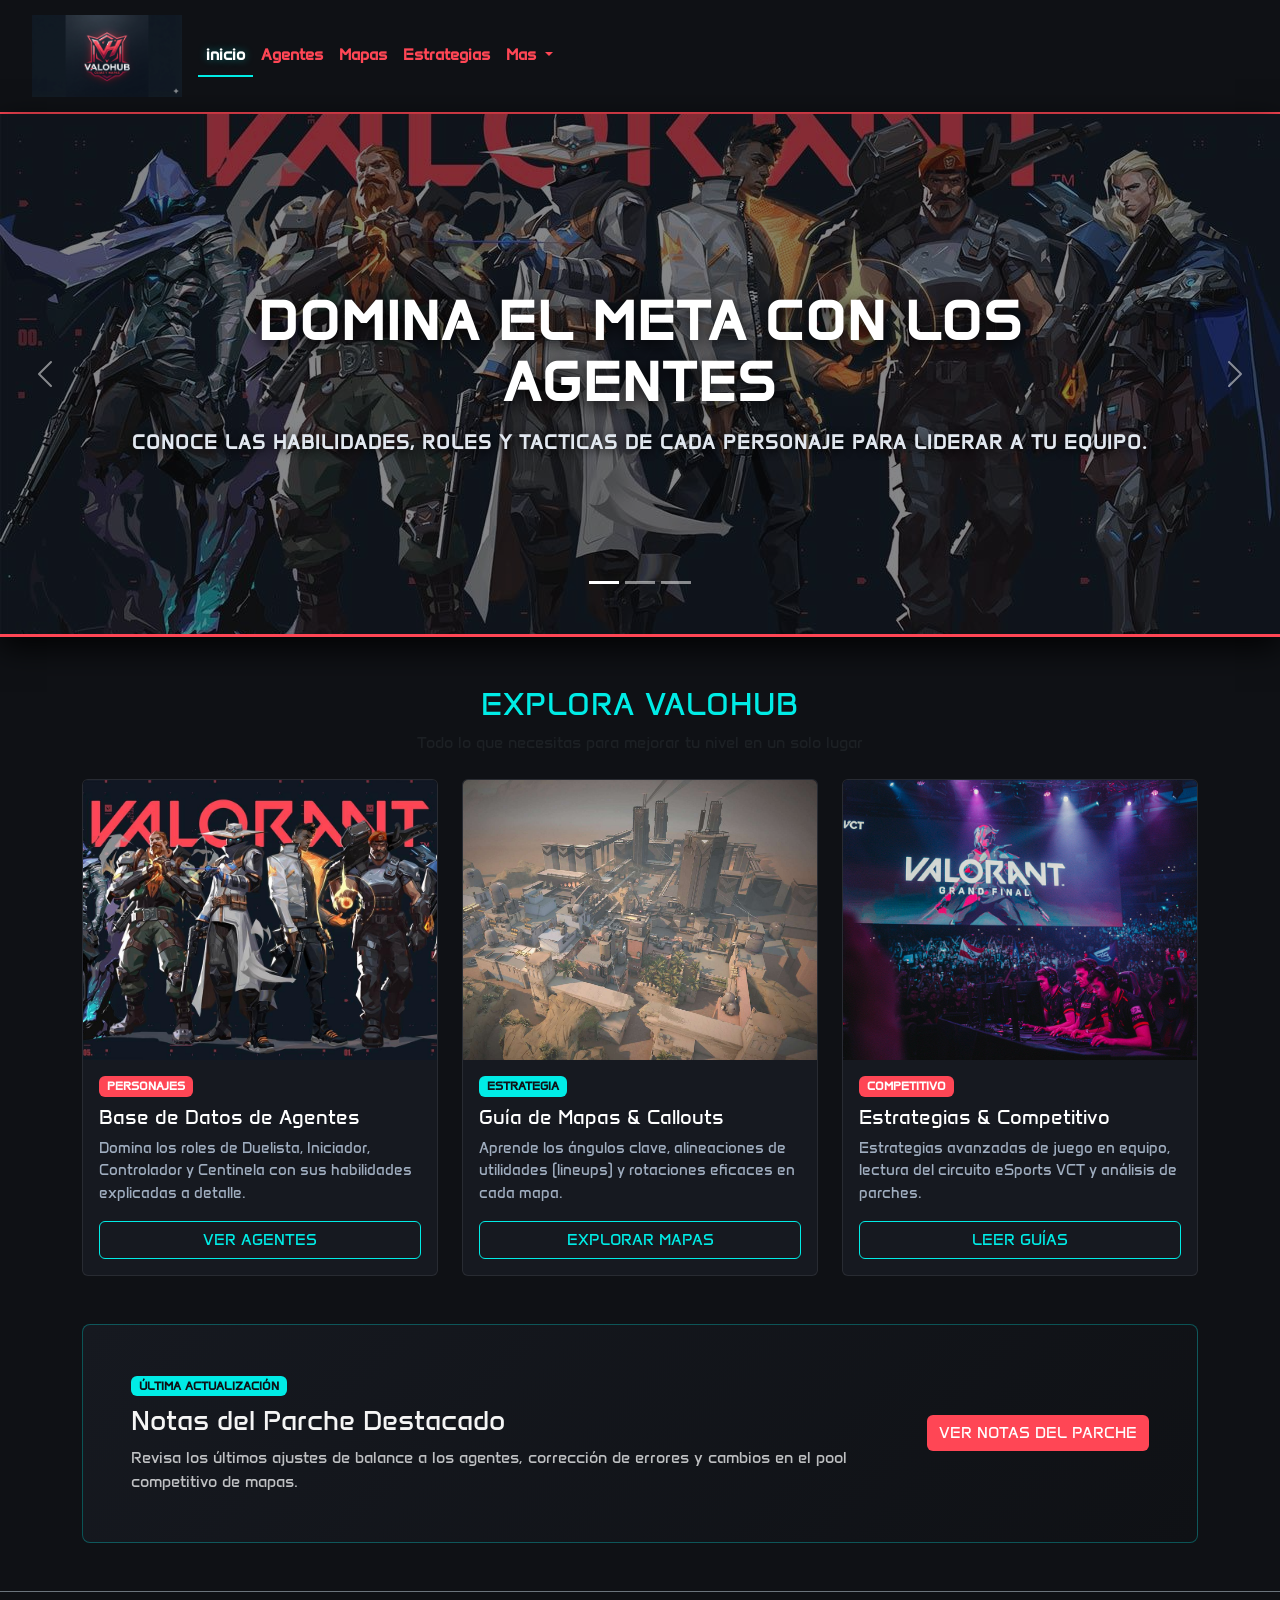
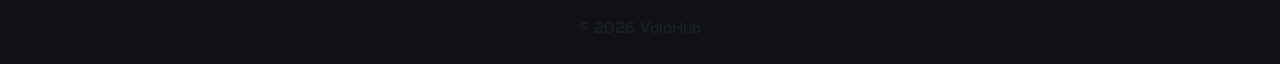
==== index.html @ 89c1d503 "feat: entrega final Preentrega 4 ValoHub completo con Bootstrap 5 y README" ====
<!DOCTYPE html>
<html lang="en">

<head>
    <meta charset="UTF-8">
    <meta name="viewport" content="width=device-width, initial-scale=1.0">
    <title>ValoHub</title>
    <link href="https://cdn.jsdelivr.net/npm/bootstrap@5.3.8/dist/css/bootstrap.min.css" rel="stylesheet"
        integrity="sha384-sRIl4kxILFvY47J16cr9ZwB07vP4J8+LH7qKQnuqkuIAvNWLzeN8tE5YBujZqJLB" crossorigin="anonymous">
    <link rel="stylesheet" href="style/style.css">
    <link rel="preconnect" href="https://fonts.googleapis.com">
    <link rel="preconnect" href="https://fonts.gstatic.com" crossorigin>
    <link href="https://fonts.googleapis.com/css2?family=Anta&display=swap" rel="stylesheet">
</head>

<body>
    <header class="encabezado">
        <nav class="navbar navbar-expand-lg">
            <div class="container-fluid">
                <a class="navbar-brand" href="index.html">
                    <img class="logo" src="./assets/img/logopagina.jpg" alt="ValoHub logo" />
                </a>
                <button class="navbar-toggler" type="button" data-bs-toggle="collapse"
                    data-bs-target="#navbarSupportedContent" aria-controls="navbarSupportedContent"
                    aria-expanded="false" aria-label="Toggle navigation">
                    <span class="navbar-toggler-icon"></span>
                </button>
                <div class="collapse navbar-collapse" id="navbarSupportedContent">
                    <ul class="navbar-nav me-auto mb-2 mb-lg-0">
                        <li class="nav-item">
                            <a class="nav-link active" aria-current="page" href="#">inicio</a>
                        </li>
                        <li class="nav-item">
                            <a class="nav-link" href="./pages/agentes.html">Agentes</a>
                        </li>
                        <li class="nav-item">
                            <a class="nav-link" href="./pages/mapas.html">Mapas</a>
                        </li>
                        <li class="nav-item">
                            <a class="nav-link" href="./pages/estrategias.html">Estrategias</a>
                        </li>
                        <li class="nav-item dropdown">
                            <a class="nav-link dropdown-toggle" href="#" role="button" data-bs-toggle="dropdown"
                                aria-expanded="false">
                                Mas
                            </a>
                            <ul class="dropdown-menu">
                                <li><a class="dropdown-item" href="./pages/parches.html">parches</a></li>
                                <li><a class="dropdown-item" href="./pages/esports.html">Esports</a></li>
                                <li>
                                    <hr class="dropdown-divider">
                                </li>
                            </ul>
                        </li>
                    </ul>
                </div>
            </div>
        </nav>
    </header>
    <main>
        <div id="carouselExampleCaptions" class="carousel slide" data-bs-ride="carousel">
            <div class="carousel-indicators">
                <button type="button" data-bs-target="#carouselExampleCaptions" data-bs-slide-to="0" class="active"
                    aria-current="true" aria-label="Slide 1"></button>
                <button type="button" data-bs-target="#carouselExampleCaptions" data-bs-slide-to="1"
                    aria-label="Slide 2"></button>
                <button type="button" data-bs-target="#carouselExampleCaptions" data-bs-slide-to="2"
                    aria-label="Slide 3"></button>
            </div>
            <div class="carousel-inner">
                <div class="carousel-item active">
                    <img src="./assets/img/slide1agentes.jpg" class="carousel-img d-block w-100"
                        alt="imagen de agentes de Valorant">
                    <div class="carousel-caption d-none d-md-block">
                        <h5>Domina el Meta con los Agentes</h5>
                        <p>Conoce las habilidades, roles y tacticas de cada personaje para liderar a tu equipo.</p>
                    </div>
                </div>
                <div class="carousel-item">
                    <img src="./assets/img/slide2mapas.jpg" class="carousel-img d-block w-100"
                        alt="imagen de estrategias de mapa de Valorant">
                    <div class="carousel-caption d-none d-md-block">
                        <h5>Estrategias de Mapa</h5>
                        <p>Estudia los puntos clave, las rotaciones y las mejores ubicaciones para controlar cada sitio.
                        </p>
                    </div>
                </div>
                <div class="carousel-item">
                    <img src="./assets/img/slide3esports.png" class="carousel-img d-block w-100"
                        alt="imagen de evento presencial de Esports de Valorant">
                    <div class="carousel-caption d-none d-md-block">
                        <h5>Esports y Actualizaciones</h5>
                        <p>Mantente informado sobre el circuito VCT y los ultimos cambios de balance del juego</p>
                    </div>
                </div>
            </div>
            <button class="carousel-control-prev" type="button" data-bs-target="#carouselExampleCaptions"
                data-bs-slide="prev">
                <span class="carousel-control-prev-icon" aria-hidden="true"></span>
                <span class="visually-hidden">Anterior</span>
            </button>
            <button class="carousel-control-next" type="button" data-bs-target="#carouselExampleCaptions"
                data-bs-slide="next">
                <span class="carousel-control-next-icon" aria-hidden="true"></span>
                <span class="visually-hidden">Siguiente</span>
            </button>
        </div>
        <section class="container my-5">
            <div class="text-center mb-4">
                <h2 class="titulo-seccion">Explora ValoHub</h2>
                <p class="text-muted">Todo lo que necesitas para mejorar tu nivel en un solo lugar</p>
            </div>

            <div class="row g-4">
                <!-- Tarjeta 1: Agentes -->
                <div class="col-12 col-md-4">
                    <div class="card card-valohub h-100">
                        <img src="./assets/img/slide1agentes.jpg" class="card-img-top" alt="Agentes de Valorant">
                        <div class="card-body d-flex flex-column">
                            <span class="badge badge-rojo mb-2 w-auto me-auto">Personajes</span>
                            <h5 class="card-title">Base de Datos de Agentes</h5>
                            <p class="card-text flex-grow-1">Domina los roles de Duelista, Iniciador, Controlador y
                                Centinela con sus habilidades explicadas a detalle.</p>
                            <a href="./pages/agentes.html" class="btn btn-valohub mt-auto">Ver Agentes</a>
                        </div>
                    </div>
                </div>

                <!-- Tarjeta 2: Mapas -->
                <div class="col-12 col-md-4">
                    <div class="card card-valohub h-100">
                        <img src="./assets/img/slide2mapas.jpg" class="card-img-top" alt="Estrategias de Mapa">
                        <div class="card-body d-flex flex-column">
                            <span class="badge badge-cian mb-2 w-auto me-auto">Estrategia</span>
                            <h5 class="card-title">Guía de Mapas & Callouts</h5>
                            <p class="card-text flex-grow-1">Aprende los ángulos clave, alineaciones de utilidades
                                (lineups) y rotaciones eficaces en cada mapa.</p>
                            <a href="./pages/mapas.html" class="btn btn-valohub mt-auto">Explorar Mapas</a>
                        </div>
                    </div>
                </div>

                <!-- Tarjeta 3: Estrategias / Esports -->
                <div class="col-12 col-md-4">
                    <div class="card card-valohub h-100">
                        <img src="./assets/img/slide3esports.png" class="card-img-top" alt="Esports de Valorant">
                        <div class="card-body d-flex flex-column">
                            <span class="badge badge-rojo mb-2 w-auto me-auto">Competitivo</span>
                            <h5 class="card-title">Estrategias & Competitivo</h5>
                            <p class="card-text flex-grow-1">Estrategias avanzadas de juego en equipo, lectura del
                                circuito eSports VCT y análisis de parches.</p>
                            <a href="./pages/estrategias.html" class="btn btn-valohub mt-auto">Leer Guías</a>
                        </div>
                    </div>
                </div>
            </div>
        </section>
        <section class="container my-5">
            <div
                class="banner-destacado p-4 p-md-5 rounded-3 border-valohub d-flex flex-column flex-md-row align-items-center justify-content-between">
                <div class="me-md-4 mb-3 mb-md-0">
                    <span class="badge badge-cian mb-2">Última Actualización</span>
                    <h3 class="mb-2">Notas del Parche Destacado</h3>
                    <p class="mb-0 text-light opacity-75">Revisa los últimos ajustes de balance a los agentes,
                        corrección de errores y cambios en el pool competitivo de mapas.</p>
                </div>
                <a href="#" class="btn btn-valohub-rojo text-nowrap">Ver Notas del Parche</a>
            </div>
        </section>
    </main>
    <footer class="pie-pagina text-center py-4 mt-5 text-muted border-top border-secondary">
        <p class="mb-0">© 2026 ValoHub</p>
    </footer>
    <script src="https://cdn.jsdelivr.net/npm/bootstrap@5.3.3/dist/js/bootstrap.bundle.min.js"></script>
</body>

</html>
---- style/style.css ----
/*estilos generales*/
* {
    margin: 0;
    padding: 0;
    box-sizing: border-box;
}

body {
    color: #F5F5F5;
    background-color: #0F1115;
    margin: 0;
}

.anta-regular {
    font-family: "Anta", sans-serif;
    font-weight: 400;
    font-style: normal;
}

body {
    font-family: "Anta", sans-serif;
    font-weight: 400;
    font-style: normal;
}
/*transiciones globales para elementos interactivos*/
a, .btn, .nav-link, .card, .dropwdown-item {
    transition: all 0.3s ease;
}
/*estilos de la barra de navegacion*/
.logo {
   max-width: 200px;
    height: auto;
}
header .navbar {
    background-color: #0F1115;
    border-bottom: 2px solid #FF4655;
    padding: 10px 20px;
}
.navbar-brand .logo {
    max-width: 150px;
    height: auto;
}
/*selectores especificos para los links del menu*/
header .navbar-nav .nav-link {
    color: #FF4655;
    font-size: 1rem; 
    font-weight: 600;
        
}
/* Contenedor del menú desplegable */
.dropdown-menu {
    background-color: #161920;
    border: 1px solid rgba(255, 70, 85, 0.4); 
    box-shadow: 0 8px 24px rgba(0, 0, 0, 0.8);
    border-radius: 8px;
    padding: 0.5rem 0;
    margin-top: 0.5rem !important; 
}

/* Opciones individuales del menú */
.dropdown-item {
    color: #E2E8F0;
    font-family: 'Anta', sans-serif;
    font-size: 0.95rem;
    padding: 0.5rem 1.2rem;
    transition: all 0.2s ease;
    text-transform: capitalize;
}

/* Estado hover*/
.dropdown-item:hover, 
.dropdown-item:focus {
    background-color: rgba(255, 70, 85, 0.2);
    color: #00ECE6;
}

/* Línea divisoria dentro del dropdown*/
.dropdown-divider {
    border-color: rgba(255, 255, 255, 0.1);
}
/*estados interactivos limpios*/
header .navbar-nav .nav-link.active {
    transform: translateY(0);
    color: #FFFFFF;
    border-bottom: 2px solid #00ECE6;
    font-weight: 700;
    text-shadow: 0 0 8px rgba(0, 236, 230, 0.4);
}

/*contenido principal*/
.contenido-principal {
    display: flex;
    flex-direction: column;
    align-items: center;
    padding: 40px;
    gap: 40px;
    background-color: #232529;
}

.carousel {
    width: 100vw;              
    position: relative;
    left: 50%;
    right: 50%;
    margin-left: -50vw;       
    margin-right: -50vw;
    margin-top: 0;            
    margin-bottom: 3rem;      
    border-radius: 0;         
    overflow: hidden;
    box-shadow: 0 10px 30px rgba(0, 0, 0, 0.9);
    border-bottom: 3px solid #FF4655; 
}

.carousel-item {
    height: 520px;            
    background-color: #0F1115;
    position: relative;
}


.carousel-item::after {
    content: '';
    position: absolute;
    inset: 0;
    background: rgba(15, 17, 21, 0.5);
    z-index: 1;
}

.carousel-img {
    height: 100%;
    width: 100%;
    object-fit: cover;
    object-position: center;
}

.carousel .carousel-caption {
    z-index: 2;
    top: 50%;
    left: 50%;
    bottom: auto;
    transform: translate(-50%, -50%);
    width: 80%;
    padding: 0;
    font-family: 'Anta', sans-serif;
    text-align: center;
}

.carousel .carousel-caption h5 {
    color: #FFFFFF;
    font-size: 3.5rem;
    font-weight: 900;
    text-transform: uppercase;
    letter-spacing: 2px;
    line-height: 1.1;
    margin-bottom: 1rem;
    text-shadow: 0 4px 15px rgba(0, 0, 0, 0.9);
}

.carousel .carousel-caption p {
    color: #E2E8F0;
    font-size: 1.2rem;
    font-weight: 600;
    text-transform: uppercase;
    letter-spacing: 1px;
    text-shadow: 0 2px 8px rgba(0, 0, 0, 0.9);
    margin-bottom: 0;
}

/* Controles e indicadores */
.carousel-control-prev, 
.carousel-control-next {
    width: 7%;
    transition: background-color 0.3s ease;
    z-index: 3;
}

.carousel-control-prev:hover, 
.carousel-control-next:hover {
    background: rgba(255, 70, 85, 0.25);
}

.carousel-indicators {
    z-index: 3;
    bottom: 1.5rem;
}
/*contenido principal*/
.titulo-seccion {
    font-family: 'Anta', sans-serif;
    color: #00ECE6;
    text-transform: uppercase;
    letter-spacing: 1px;
}

/* Estilo para las Cards */
.card-valohub {
    background-color: #161920;
    border: 1px solid rgba(255, 255, 255, 0.08);
    color: #FFFFFF;
    transition: transform 0.3s ease, border-color 0.3s ease, box-shadow 0.3s ease;
}

.card-valohub:hover {
    transform: translateY(-5px); /* Efecto de elevación al pasar el mouse */
    border-color: #FF4655;
    box-shadow: 0 8px 20px rgba(255, 70, 85, 0.25);
}

.card-valohub .card-img-top {
    height: 280px;
    object-fit: cover;
    object-position: center top;
    background-color: #0B0E14;
}

.card-valohub .card-title {
    font-family: 'Anta', sans-serif;
    color: #FFFFFF;
}

.card-valohub .card-text {
    color: #A0AEC0;
    font-size: 0.95rem;
}

/* Badges / Etiquetas */
.badge-rojo {
    background-color: #FF4655;
    color: #FFF;
    font-size: 0.75rem;
    text-transform: uppercase;
}

.badge-cian {
    background-color: #00ECE6;
    color: #0F1115;
    font-size: 0.75rem;
    text-transform: uppercase;
    font-weight: bold;
}

/* Botones con estilo */
.btn-valohub {
    background-color: transparent;
    border: 1px solid #00ECE6;
    color: #00ECE6;
    font-family: 'Anta', sans-serif;
    text-transform: uppercase;
    transition: all 0.3s ease;
}

.btn-valohub:hover {
    background-color: #00ECE6;
    color: #0F1115;
    box-shadow: 0 0 12px rgba(0, 236, 230, 0.4);
}

.btn-valohub-rojo {
    background-color: #FF4655;
    color: #FFFFFF;
    font-family: 'Anta', sans-serif;
    text-transform: uppercase;
    border: none;
    transition: all 0.3s ease;
}

.btn-valohub-rojo:hover {
    background-color: #E03E4C;
    color: #FFFFFF;
    box-shadow: 0 0 15px rgba(255, 70, 85, 0.5);
}

/* Banner de actualización */
.banner-destacado {
    background: linear-gradient(135deg, #161920 0%, #0F1115 100%);
    border: 1px solid rgba(0, 236, 230, 0.3);
}
.titulo-principal {
    font-size: 36px;
    margin-bottom: 20px;
}

.texto-introduccion {
    font-size: 18px;
    margin-bottom: 20px;
}

.titulo-secundario {
    font-size: 28px;
    margin-bottom: 15px;
}

.titulo-terciario {
    font-size: 24px;
    margin-bottom: 10px;
}

/*contenido secundario*/
.contenido-secundario {
    padding: 40px;
    background-color: #232529;
    gap: 20px;
    display: flex;
    align-items: center;
}

.contenido-secundario ul {
    list-style: disc;
    padding-left: 40px;
    display: flex;
    flex-direction: column;
    gap: 10px;
}

/*pie de pagina*/
.pie-pagina {
    background-color: #0F1115;
    color: #F5F5F5;
    text-align: center;
    padding: 40px;
    margin-top: 50px;
}

/*estilos de la pagina de agentes*/
.pagina-agentes .contenido-principal {
    display: flex;
    flex-direction: column;
    padding: 40px;
    gap: 20px;
}

.contenedor-agentes {
    display: flex;
    flex-wrap: wrap;
    gap: 20px;
}

.tarjeta-agente {
    background-color: #1A1D24;
    padding: 25px;
    border-radius: 8px;
    width: 280px;
    display: flex;
    flex-direction: column;
    box-sizing: border-box;
    justify-content: space-between;

}

.lista-roles {
    list-style: none;
    display: flex;
    flex-direction: column;
    gap: 12px;
    font-size: 20px;
    color: #FF4655;
    padding-left: 20px;
}

.imagen-agente {
    width: 100%;
    height: 250px;
    object-fit: contain;
    /*esto lo tuve que buscar en oogle para poder ajustar las imagenes que todas tenian diferentes tamaños, aprendi algo nuevo por lo menos (pd:me dio dolores de cabeza) */
    border-radius: 4px;
}

.rol-agente {
    font-size: 22px;
    margin-bottom: 5px;
    color: #FF4655;
}
/*estilos de la pagina de estrategias*/
.intro-estrategia {
    grid-area: estrategias;
}

.tarjeta-comunicacion {
    grid-area: comunicacion;
}

.tarjeta-control {
    grid-area: control;
}

.diagrama-tactico {
    grid-area: tactico;
    background-color: #1f2326;
    padding: 20px;
    border-radius: 8px;
    border-left: 4px solid #FF4655;
    min-width: 0;
}
.diagrama-tactico figure {
    margin: 0;
    text-align: center;
}
.diagrama-tactico img {
    width: 100%;
    max-width: 600px;
    height: auto;
    display: block;
    margin:20px auto;
    border-radius: 8px;
    border:1px solid #FF4655; 
}
.contenedor-estrategia {
    display: grid;
    grid-template-columns: 1fr;
    grid-template-areas:
        "estrategias"
        "comunicacion"
        "control"
        "tactico";
    gap: 20px;
    padding: 20px;
}

@media (min-width: 1024px) {
     .contenedor-estrategia {
        grid-template-columns: 1fr 1fr;
        grid-template-areas:
            "estrategias estrategias"
            "comunicacion control"
            "tactico tactico";
    }
}
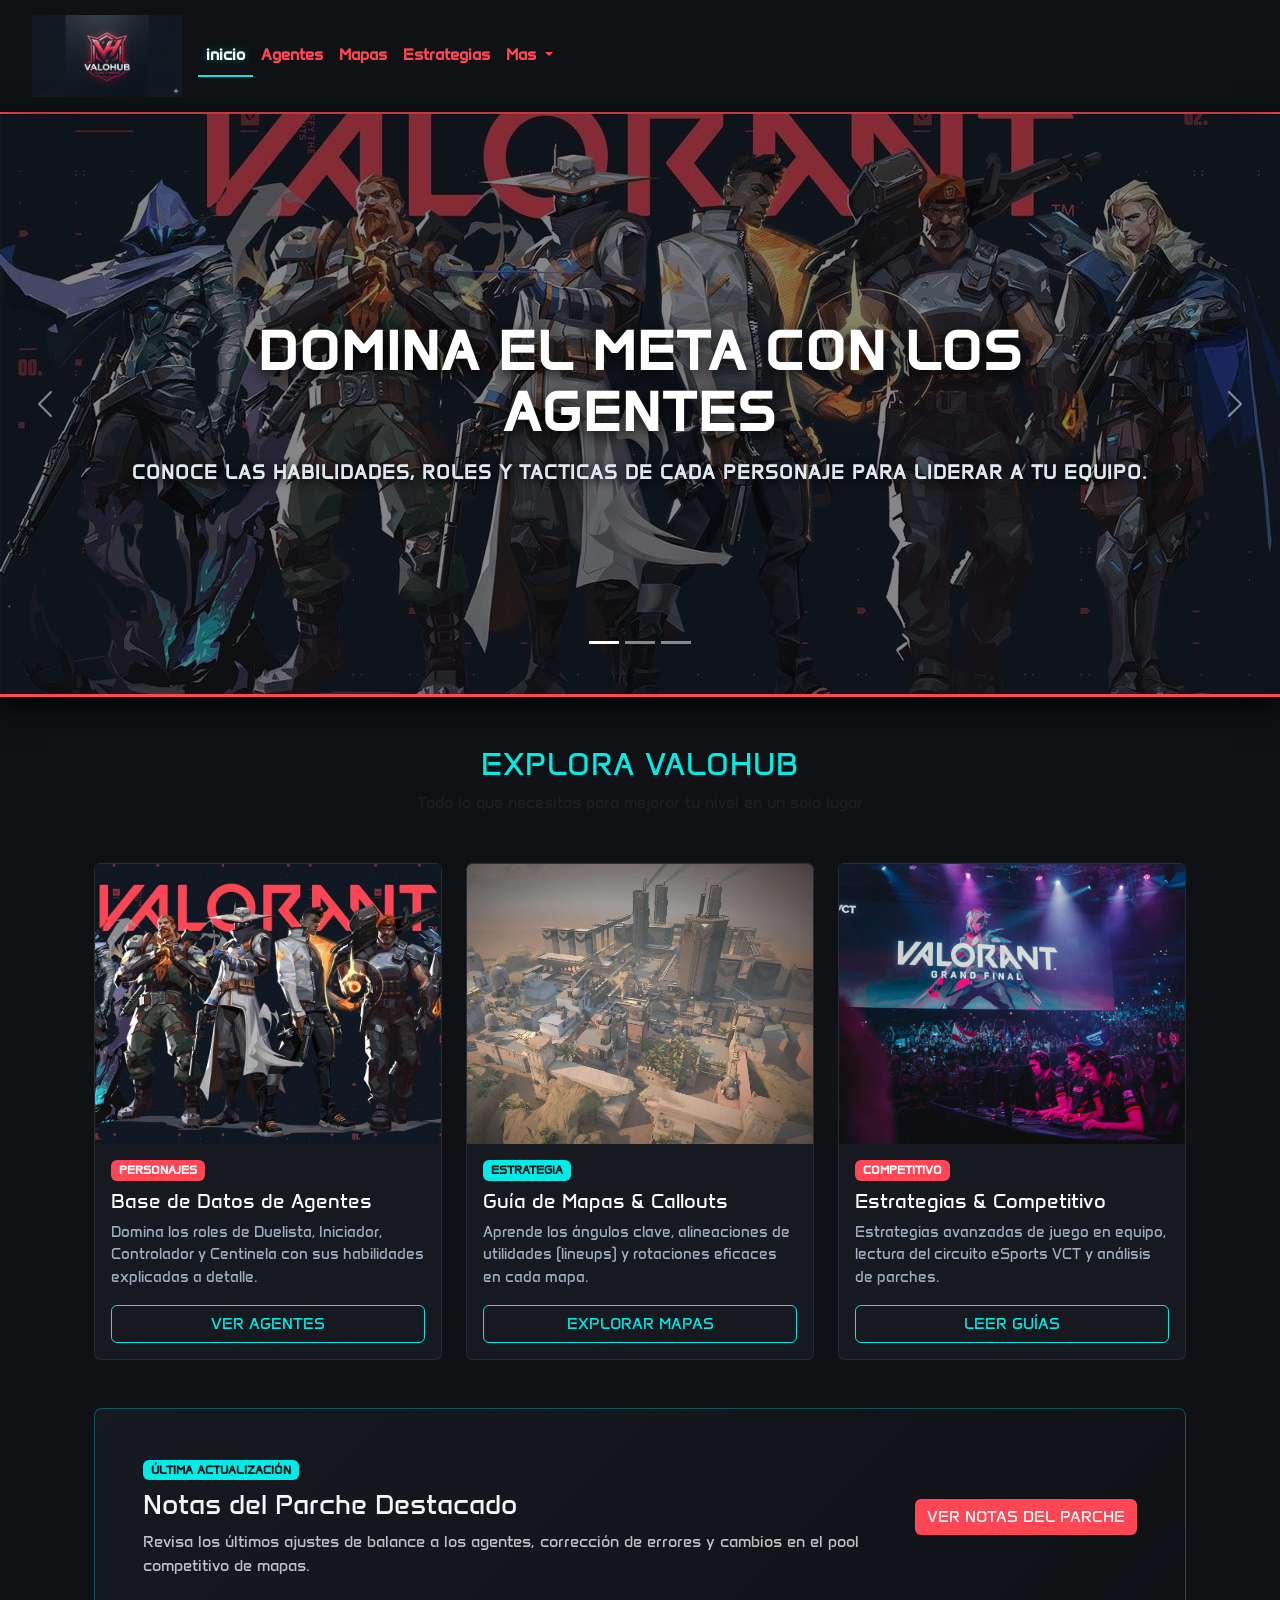
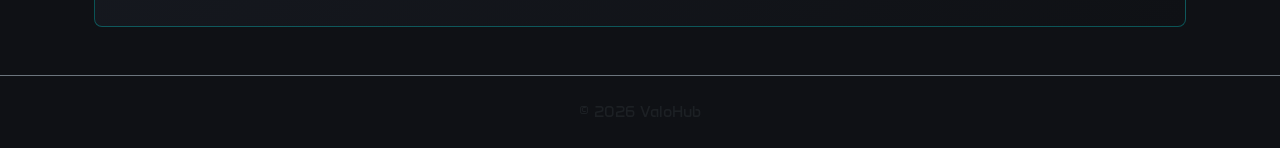
==== commit 15dac913: "feat: añade animaciones AOS, transiciones fluidas, accesibilidad y README actualizado" ====
--- a/index.html
+++ b/index.html
@@ -7,6 +7,7 @@
     <title>ValoHub</title>
     <link href="https://cdn.jsdelivr.net/npm/bootstrap@5.3.8/dist/css/bootstrap.min.css" rel="stylesheet"
         integrity="sha384-sRIl4kxILFvY47J16cr9ZwB07vP4J8+LH7qKQnuqkuIAvNWLzeN8tE5YBujZqJLB" crossorigin="anonymous">
+    <link rel="stylesheet" href="https://unpkg.com/aos@next/dist/aos.css" />
     <link rel="stylesheet" href="style/style.css">
     <link rel="preconnect" href="https://fonts.googleapis.com">
     <link rel="preconnect" href="https://fonts.gstatic.com" crossorigin>
@@ -111,67 +112,85 @@
                 <p class="text-muted">Todo lo que necesitas para mejorar tu nivel en un solo lugar</p>
             </div>
 
-            <div class="row g-4">
-                <!-- Tarjeta 1: Agentes -->
-                <div class="col-12 col-md-4">
-                    <div class="card card-valohub h-100">
-                        <img src="./assets/img/slide1agentes.jpg" class="card-img-top" alt="Agentes de Valorant">
-                        <div class="card-body d-flex flex-column">
-                            <span class="badge badge-rojo mb-2 w-auto me-auto">Personajes</span>
-                            <h5 class="card-title">Base de Datos de Agentes</h5>
-                            <p class="card-text flex-grow-1">Domina los roles de Duelista, Iniciador, Controlador y
-                                Centinela con sus habilidades explicadas a detalle.</p>
-                            <a href="./pages/agentes.html" class="btn btn-valohub mt-auto">Ver Agentes</a>
+            <section class="container my-5">
+                <div class="row g-4 animar-entrada">
+                    <!-- Tarjeta 1: Agentes -->
+                    <div class="col-12 col-md-4">
+                        <div class="card card-valohub h-100">
+                            <img src="./assets/img/slide1agentes.jpg" class="card-img-top" alt="Agentes de Valorant">
+                            <div class="card-body d-flex flex-column">
+                                <span class="badge badge-rojo mb-2 w-auto me-auto">Personajes</span>
+                                <h5 class="card-title">Base de Datos de Agentes</h5>
+                                <p class="card-text flex-grow-1">Domina los roles de Duelista, Iniciador, Controlador y
+                                    Centinela con sus habilidades explicadas a detalle.</p>
+                                <a href="./pages/agentes.html" class="btn btn-valohub mt-auto">Ver Agentes</a>
+                            </div>
+                        </div>
+                    </div>
+
+                    <!-- Tarjeta 2: Mapas -->
+                    <div class="col-12 col-md-4">
+                        <div class="card card-valohub h-100">
+                            <img src="./assets/img/slide2mapas.jpg" class="card-img-top" alt="Estrategias de Mapa">
+                            <div class="card-body d-flex flex-column">
+                                <span class="badge badge-cian mb-2 w-auto me-auto">Estrategia</span>
+                                <h5 class="card-title">Guía de Mapas & Callouts</h5>
+                                <p class="card-text flex-grow-1">Aprende los ángulos clave, alineaciones de utilidades
+                                    (lineups) y rotaciones eficaces en cada mapa.</p>
+                                <a href="./pages/mapas.html" class="btn btn-valohub mt-auto">Explorar Mapas</a>
+                            </div>
+                        </div>
+                    </div>
+
+                    <!-- Tarjeta 3: Estrategias / Esports -->
+                    <div class="col-12 col-md-4">
+                        <div class="card card-valohub h-100">
+                            <img src="./assets/img/slide3esports.png" class="card-img-top" alt="Esports de Valorant">
+                            <div class="card-body d-flex flex-column">
+                                <span class="badge badge-rojo mb-2 w-auto me-auto">Competitivo</span>
+                                <h5 class="card-title">Estrategias & Competitivo</h5>
+                                <p class="card-text flex-grow-1">Estrategias avanzadas de juego en equipo, lectura del
+                                    circuito eSports VCT y análisis de parches.</p>
+                                <a href="./pages/estrategias.html" class="btn btn-valohub mt-auto">Leer Guías</a>
+                            </div>
                         </div>
                     </div>
                 </div>
+            </section>
 
-                <!-- Tarjeta 2: Mapas -->
-                <div class="col-12 col-md-4">
-                    <div class="card card-valohub h-100">
-                        <img src="./assets/img/slide2mapas.jpg" class="card-img-top" alt="Estrategias de Mapa">
-                        <div class="card-body d-flex flex-column">
-                            <span class="badge badge-cian mb-2 w-auto me-auto">Estrategia</span>
-                            <h5 class="card-title">Guía de Mapas & Callouts</h5>
-                            <p class="card-text flex-grow-1">Aprende los ángulos clave, alineaciones de utilidades
-                                (lineups) y rotaciones eficaces en cada mapa.</p>
-                            <a href="./pages/mapas.html" class="btn btn-valohub mt-auto">Explorar Mapas</a>
-                        </div>
+            <!-- Banner de actualización con animación de zoom sutil -->
+            <section class="container my-5" data-aos="zoom-in" data-aos-duration="900">
+                <div
+                    class="banner-destacado p-4 p-md-5 rounded-3 border-valohub d-flex flex-column flex-md-row align-items-center justify-content-between">
+                    <div class="me-md-4 mb-3 mb-md-0">
+                        <span class="badge badge-cian mb-2">Última Actualización</span>
+                        <h3 class="mb-2">Notas del Parche Destacado</h3>
+                        <p class="mb-0 text-light opacity-75">Revisa los últimos ajustes de balance a los agentes,
+                            corrección de errores y cambios en el pool competitivo de mapas.</p>
                     </div>
+                    <a href="#" class="btn btn-valohub-rojo text-nowrap">Ver Notas del Parche</a>
                 </div>
+            </section>
+    </main>
 
-                <!-- Tarjeta 3: Estrategias / Esports -->
-                <div class="col-12 col-md-4">
-                    <div class="card card-valohub h-100">
-                        <img src="./assets/img/slide3esports.png" class="card-img-top" alt="Esports de Valorant">
-                        <div class="card-body d-flex flex-column">
-                            <span class="badge badge-rojo mb-2 w-auto me-auto">Competitivo</span>
-                            <h5 class="card-title">Estrategias & Competitivo</h5>
-                            <p class="card-text flex-grow-1">Estrategias avanzadas de juego en equipo, lectura del
-                                circuito eSports VCT y análisis de parches.</p>
-                            <a href="./pages/estrategias.html" class="btn btn-valohub mt-auto">Leer Guías</a>
-                        </div>
-                    </div>
-                </div>
-            </div>
-        </section>
-        <section class="container my-5">
-            <div
-                class="banner-destacado p-4 p-md-5 rounded-3 border-valohub d-flex flex-column flex-md-row align-items-center justify-content-between">
-                <div class="me-md-4 mb-3 mb-md-0">
-                    <span class="badge badge-cian mb-2">Última Actualización</span>
-                    <h3 class="mb-2">Notas del Parche Destacado</h3>
-                    <p class="mb-0 text-light opacity-75">Revisa los últimos ajustes de balance a los agentes,
-                        corrección de errores y cambios en el pool competitivo de mapas.</p>
-                </div>
-                <a href="#" class="btn btn-valohub-rojo text-nowrap">Ver Notas del Parche</a>
-            </div>
-        </section>
-    </main>
     <footer class="pie-pagina text-center py-4 mt-5 text-muted border-top border-secondary">
         <p class="mb-0">© 2026 ValoHub</p>
     </footer>
-    <script src="https://cdn.jsdelivr.net/npm/bootstrap@5.3.3/dist/js/bootstrap.bundle.min.js"></script>
+
+    <script src="https://cdn.jsdelivr.net/npm/bootstrap@5.3.3/dist/js/bootstrap.bundle.min.js"
+        integrity="sha384-YvpcrYf0tY3lHB60NNkmXc5s9fDVZLESaAA55NDzOxhy9GkcIdslK1eN7N6jIeHz"
+        crossorigin="anonymous"></script>
+
+    <script src="https://unpkg.com/aos@next/dist/aos.js"></script>
+    <script>
+        AOS.init({
+            duration: 1000,
+            easing: "ease out",
+            once: true,
+            offset: 100
+
+        });
+    </script>
 </body>
 
 </html>
--- a/style/style.css
+++ b/style/style.css
@@ -9,6 +9,9 @@
     color: #F5F5F5;
     background-color: #0F1115;
     margin: 0;
+    font-family: "Anta", sans-serif;
+    font-weight: 400;
+    font-style: normal;
 }
 
 .anta-regular {
@@ -17,44 +20,47 @@
     font-style: normal;
 }
 
-body {
-    font-family: "Anta", sans-serif;
-    font-weight: 400;
-    font-style: normal;
-}
 /*transiciones globales para elementos interactivos*/
-a, .btn, .nav-link, .card, .dropwdown-item {
+a,
+.btn,
+.nav-link,
+.card,
+.dropdown-item {
     transition: all 0.3s ease;
 }
+
 /*estilos de la barra de navegacion*/
 .logo {
-   max-width: 200px;
+    max-width: 200px;
     height: auto;
 }
+
 header .navbar {
     background-color: #0F1115;
     border-bottom: 2px solid #FF4655;
     padding: 10px 20px;
 }
+
 .navbar-brand .logo {
     max-width: 150px;
     height: auto;
 }
+
 /*selectores especificos para los links del menu*/
 header .navbar-nav .nav-link {
     color: #FF4655;
-    font-size: 1rem; 
+    font-size: 1rem;
     font-weight: 600;
-        
-}
+}
+
 /* Contenedor del menú desplegable */
 .dropdown-menu {
     background-color: #161920;
-    border: 1px solid rgba(255, 70, 85, 0.4); 
+    border: 1px solid rgba(255, 70, 85, 0.4);
     box-shadow: 0 8px 24px rgba(0, 0, 0, 0.8);
     border-radius: 8px;
     padding: 0.5rem 0;
-    margin-top: 0.5rem !important; 
+    margin-top: 0.5rem !important;
 }
 
 /* Opciones individuales del menú */
@@ -68,7 +74,7 @@
 }
 
 /* Estado hover*/
-.dropdown-item:hover, 
+.dropdown-item:hover,
 .dropdown-item:focus {
     background-color: rgba(255, 70, 85, 0.2);
     color: #00ECE6;
@@ -78,6 +84,7 @@
 .dropdown-divider {
     border-color: rgba(255, 255, 255, 0.1);
 }
+
 /*estados interactivos limpios*/
 header .navbar-nav .nav-link.active {
     transform: translateY(0);
@@ -98,27 +105,25 @@
 }
 
 .carousel {
-    width: 100vw;              
+    width: 100vw;
     position: relative;
     left: 50%;
     right: 50%;
-    margin-left: -50vw;       
+    margin-left: -50vw;
     margin-right: -50vw;
-    margin-top: 0;            
-    margin-bottom: 3rem;      
-    border-radius: 0;         
+    margin-top: 0;
+    margin-bottom: 3rem;
+    border-radius: 0;
     overflow: hidden;
     box-shadow: 0 10px 30px rgba(0, 0, 0, 0.9);
-    border-bottom: 3px solid #FF4655; 
+    border-bottom: 3px solid #FF4655;
 }
 
 .carousel-item {
-    height: 520px;            
+
+    height: 520px;
     background-color: #0F1115;
-    position: relative;
-}
-
-
+    position: relative;}
 .carousel-item::after {
     content: '';
     position: absolute;
@@ -168,14 +173,14 @@
 }
 
 /* Controles e indicadores */
-.carousel-control-prev, 
+ .carousel-control-prev,
 .carousel-control-next {
     width: 7%;
     transition: background-color 0.3s ease;
     z-index: 3;
 }
 
-.carousel-control-prev:hover, 
+.carousel-control-prev:hover,
 .carousel-control-next:hover {
     background: rgba(255, 70, 85, 0.25);
 }
@@ -184,7 +189,7 @@
     z-index: 3;
     bottom: 1.5rem;
 }
-/*contenido principal*/
+
 .titulo-seccion {
     font-family: 'Anta', sans-serif;
     color: #00ECE6;
@@ -201,7 +206,7 @@
 }
 
 .card-valohub:hover {
-    transform: translateY(-5px); /* Efecto de elevación al pasar el mouse */
+    transform: translateY(-5px);
     border-color: #FF4655;
     box-shadow: 0 8px 20px rgba(255, 70, 85, 0.25);
 }
@@ -275,6 +280,7 @@
     background: linear-gradient(135deg, #161920 0%, #0F1115 100%);
     border: 1px solid rgba(0, 236, 230, 0.3);
 }
+
 .titulo-principal {
     font-size: 36px;
     margin-bottom: 20px;
@@ -344,7 +350,6 @@
     flex-direction: column;
     box-sizing: border-box;
     justify-content: space-between;
-
 }
 
 .lista-roles {
@@ -361,7 +366,6 @@
     width: 100%;
     height: 250px;
     object-fit: contain;
-    /*esto lo tuve que buscar en oogle para poder ajustar las imagenes que todas tenian diferentes tamaños, aprendi algo nuevo por lo menos (pd:me dio dolores de cabeza) */
     border-radius: 4px;
 }
 
@@ -370,6 +374,7 @@
     margin-bottom: 5px;
     color: #FF4655;
 }
+
 /*estilos de la pagina de estrategias*/
 .intro-estrategia {
     grid-area: estrategias;
@@ -391,19 +396,22 @@
     border-left: 4px solid #FF4655;
     min-width: 0;
 }
+
 .diagrama-tactico figure {
     margin: 0;
     text-align: center;
 }
+
 .diagrama-tactico img {
     width: 100%;
     max-width: 600px;
     height: auto;
     display: block;
-    margin:20px auto;
+    margin: 20px auto;
     border-radius: 8px;
-    border:1px solid #FF4655; 
-}
+    border: 1px solid #FF4655;
+}
+
 .contenedor-estrategia {
     display: grid;
     grid-template-columns: 1fr;
@@ -416,12 +424,67 @@
     padding: 20px;
 }
 
-@media (min-width: 1024px) {
-     .contenedor-estrategia {
-        grid-template-columns: 1fr 1fr;
+/* ==========================================
+   REQUISITOS PRE-ENTREGA 5: ANIMACIONES & ACCESIBILIDAD
+   ========================================== */
+
+/* 1. Animación con @keyframes de más de dos pasos (Flotación) */
+@keyframes entradaSuave {
+    0% {
+        opacity: 0;
+        transform: translateY(30px);
+    }
+    50% {
+        opacity: 0.6;
+        transform: translateY(10px);
+    }
+    100% {
+        opacity: 1;
+        transform: translateY(0);
+    }
+}
+.animar-entrada {
+    animation: entradaSuave 1.2s ease-out forwards;
+}
+
+.banner-animado {
+    animation: flotarValo 3s ease-in-out infinite;
+}
+
+/* Transición suave sobre cambio de estado para cards y botones */
+.card-valohub,.btn-primary,.btn-valohub {
+    transition: transform 0.3s ease-out, box-shadow 0.3s ease-out;
+}
+
+.card-valohub:hover {
+    transform: translateY(-5px) scale(1.02);
+}
+
+/* Media Queries Responsive (Cierre para Tablets y Desktop) */
+@media (min-width: 768px) {
+    .contenedor-estrategia {
+        grid-template-columns: repeat(2, 1fr);
         grid-template-areas:
-            "estrategias estrategias"
-            "comunicacion control"
-            "tactico tactico";
+            "estrategias comunicacion"
+            "control tactico";
+    }
+}
+
+@media (min-width: 992px) {
+    .carousel-item {
+        height: 580px;
+    }
+}
+
+/* 4. Accesibilidad Obligatoria: Desactiva animaciones si el usuario lo prefiere */
+@media (prefers-reduced-motion: reduce) {
+
+    *,
+    *::before,
+    *::after {
+        animation-duration: 0.01ms !important;
+        animation-iteration-count: 1 !important;
+        transition-duration: 0.01ms !important;
+        scroll-behavior: auto !important;
     }
 }
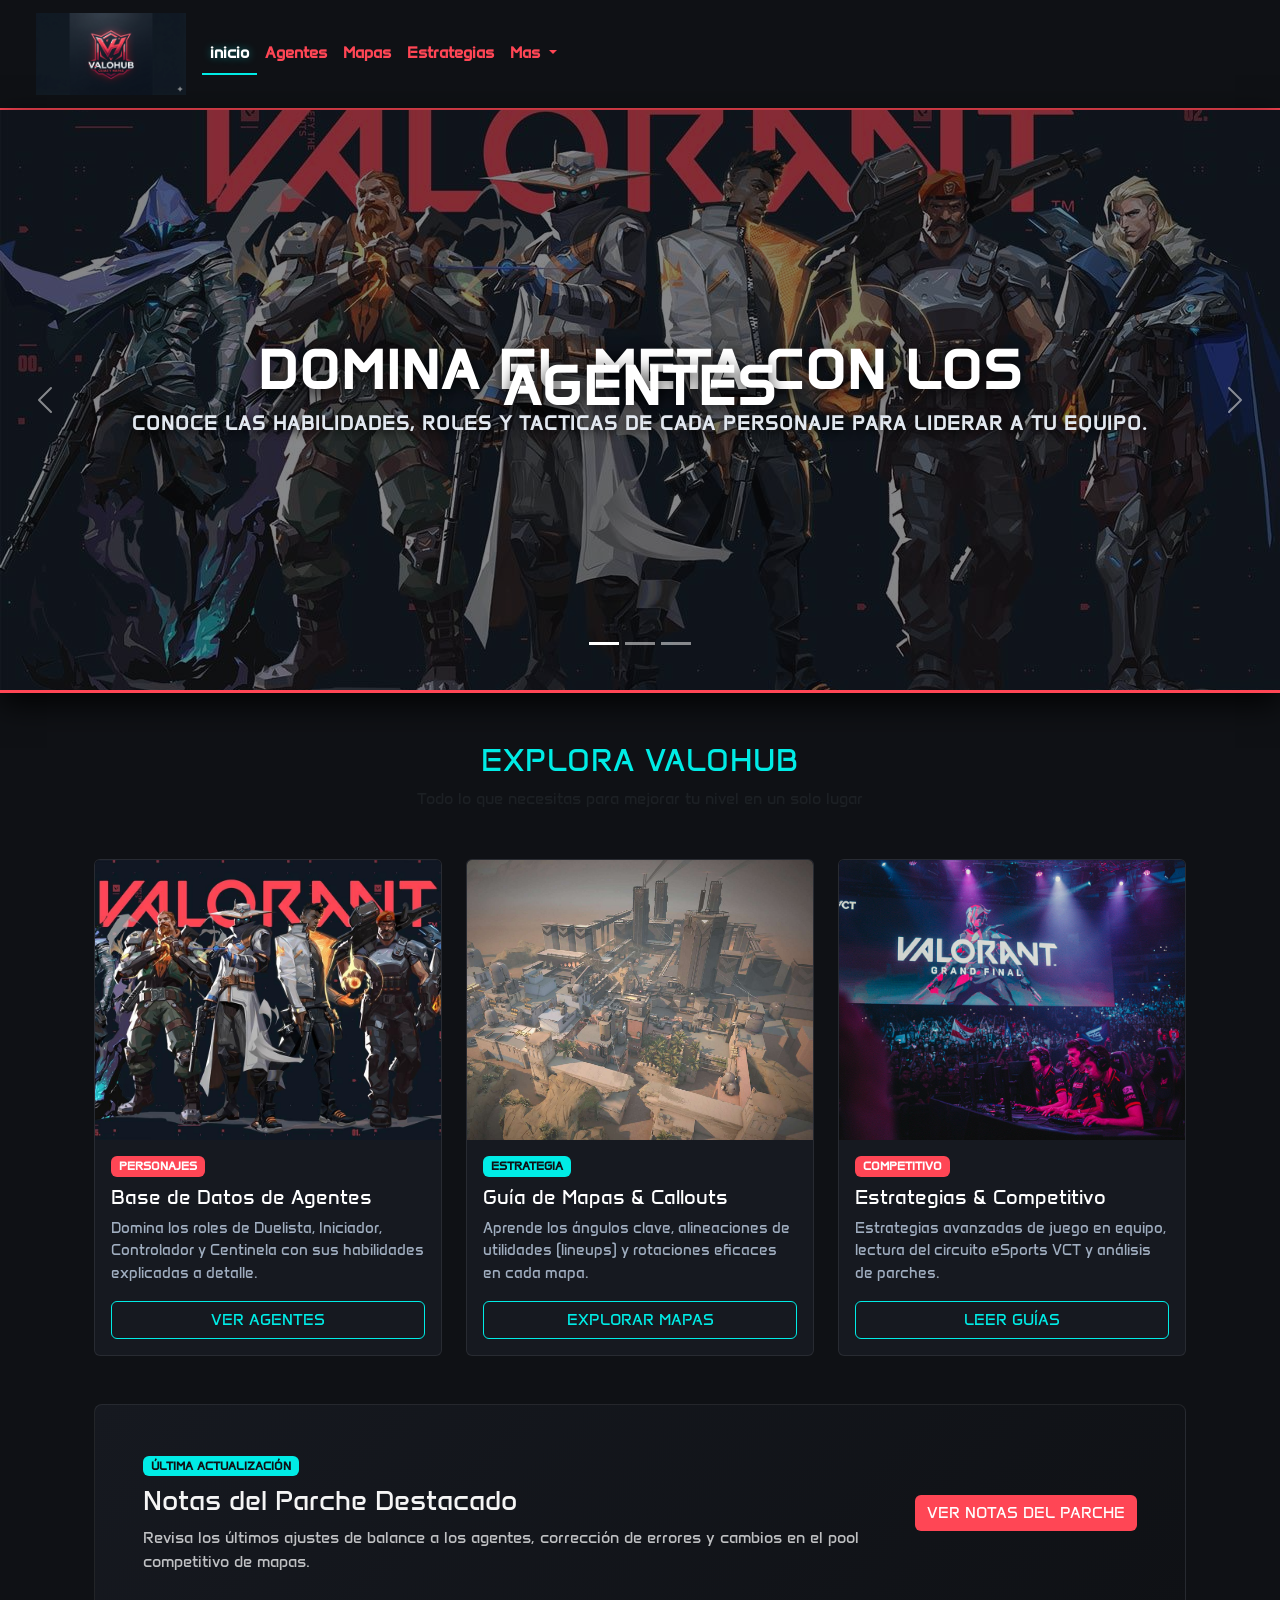
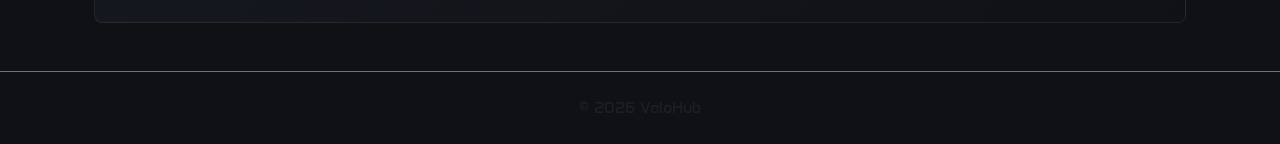
==== commit 3afe837d: "corrijo rutas html" ====
--- a/index.html
+++ b/index.html
@@ -1,10 +1,13 @@
 <!DOCTYPE html>
-<html lang="en">
+<html lang="es">
 
 <head>
     <meta charset="UTF-8">
     <meta name="viewport" content="width=device-width, initial-scale=1.0">
-    <title>ValoHub</title>
+    <meta name="description"
+        content="Tu portal de Valorant con guías de agentes, mapas oficiales, estrategias y noticias del competitivo.">
+    <meta name="keywords" content="valorant, guías, agentes, mapas, estrategias, esports, noticias">
+    <title>ValoHub - Portal de Valorant: agentes, mapas y estrategias</title>
     <link href="https://cdn.jsdelivr.net/npm/bootstrap@5.3.8/dist/css/bootstrap.min.css" rel="stylesheet"
         integrity="sha384-sRIl4kxILFvY47J16cr9ZwB07vP4J8+LH7qKQnuqkuIAvNWLzeN8tE5YBujZqJLB" crossorigin="anonymous">
     <link rel="stylesheet" href="https://unpkg.com/aos@next/dist/aos.css" />
@@ -177,10 +180,9 @@
         <p class="mb-0">© 2026 ValoHub</p>
     </footer>
 
-    <script src="https://cdn.jsdelivr.net/npm/bootstrap@5.3.3/dist/js/bootstrap.bundle.min.js"
-        integrity="sha384-YvpcrYf0tY3lHB60NNkmXc5s9fDVZLESaAA55NDzOxhy9GkcIdslK1eN7N6jIeHz"
+    <script src="https://cdn.jsdelivr.net/npm/bootstrap@5.3.8/dist/js/bootstrap.bundle.min.js"
+        integrity="sha384-FKyoEForCGlyvwx9Hj09JcYn3nv7wiPVlz7YYwJrWVcXK/BmnVDxM+D2scQbITxI"
         crossorigin="anonymous"></script>
-
     <script src="https://unpkg.com/aos@next/dist/aos.js"></script>
     <script>
         AOS.init({
--- a/style/style.css
+++ b/style/style.css
@@ -1,490 +1,461 @@
-/*estilos generales*/
+@charset "UTF-8";
 * {
-    margin: 0;
-    padding: 0;
-    box-sizing: border-box;
+  margin: 0;
+  padding: 0;
+  box-sizing: border-box;
 }
 
 body {
-    color: #F5F5F5;
-    background-color: #0F1115;
-    margin: 0;
-    font-family: "Anta", sans-serif;
-    font-weight: 400;
-    font-style: normal;
-}
-
-.anta-regular {
-    font-family: "Anta", sans-serif;
-    font-weight: 400;
-    font-style: normal;
-}
-
-/*transiciones globales para elementos interactivos*/
-a,
-.btn,
-.nav-link,
-.card,
+  color: #F5F5F5;
+  background-color: #0F1115;
+  margin: 0;
+}
+
+body {
+  font-family: "Anta", sans-serif;
+  font-weight: 400;
+  font-style: normal;
+}
+
+.titulo-seccion {
+  font-family: "Anta", sans-serif;
+  color: #00ECE6;
+  text-transform: uppercase;
+  letter-spacing: 1px;
+}
+
+/* Animación con @keyframes de más de dos pasos (Flotación) */
+@keyframes entradaSuave {
+  0% {
+    opacity: 0;
+    transform: translateY(30px);
+  }
+  50% {
+    opacity: 0.6;
+    transform: translateY(10px);
+  }
+  100% {
+    opacity: 1;
+    transform: translateY(0);
+  }
+}
+.animar-entrada {
+  animation: entradaSuave 1.2s ease-out forwards;
+}
+
+@media (prefers-reduced-motion: reduce) {
+  *,
+  *::before,
+  *::after {
+    animation-duration: 0.01ms !important;
+    animation-iteration-count: 1 !important;
+    transition-duration: 0.01ms !important;
+    scroll-behavior: auto !important;
+  }
+}
+.logo {
+  max-width: 200px;
+  height: auto;
+}
+
+header .navbar {
+  background-color: #0F1115;
+  border-bottom: 2px solid #FF4655;
+  padding: 0.5rem 1.5rem;
+}
+
+.navbar-brand .logo {
+  max-width: 150px;
+  height: auto;
+}
+
+.pie-pagina {
+  background-color: #0F1115;
+  color: #F5F5F5;
+  text-align: center;
+  padding: 2.5;
+  margin-top: 3rem;
+}
+
+header .navbar-nav .nav-link {
+  color: #FF4655;
+  font-size: 1rem;
+  font-weight: 600;
+}
+header .navbar-nav .nav-link.active {
+  transform: translateY(0);
+  color: #FFFFFF;
+  border-bottom: 2px solid #00ECE6;
+  font-weight: 700;
+  text-shadow: 0 0 8px rgba(0, 236, 230, 0.4);
+}
+
+.dropdown-menu {
+  background-color: #161920;
+  border: 1px solid rgba(255, 70, 85, 0.4);
+  box-shadow: 0 8px 24px rgba(0, 0, 0, 0.8);
+  border-radius: 8px;
+  padding: 0.5rem 0;
+  margin-top: 0.5rem !important;
+}
+
 .dropdown-item {
-    transition: all 0.3s ease;
-}
-
-/*estilos de la barra de navegacion*/
-.logo {
-    max-width: 200px;
-    height: auto;
-}
-
-header .navbar {
-    background-color: #0F1115;
-    border-bottom: 2px solid #FF4655;
-    padding: 10px 20px;
-}
-
-.navbar-brand .logo {
-    max-width: 150px;
-    height: auto;
-}
-
-/*selectores especificos para los links del menu*/
-header .navbar-nav .nav-link {
-    color: #FF4655;
-    font-size: 1rem;
-    font-weight: 600;
-}
-
-/* Contenedor del menú desplegable */
-.dropdown-menu {
-    background-color: #161920;
-    border: 1px solid rgba(255, 70, 85, 0.4);
-    box-shadow: 0 8px 24px rgba(0, 0, 0, 0.8);
-    border-radius: 8px;
-    padding: 0.5rem 0;
-    margin-top: 0.5rem !important;
-}
-
-/* Opciones individuales del menú */
-.dropdown-item {
-    color: #E2E8F0;
-    font-family: 'Anta', sans-serif;
-    font-size: 0.95rem;
-    padding: 0.5rem 1.2rem;
-    transition: all 0.2s ease;
-    text-transform: capitalize;
-}
-
-/* Estado hover*/
-.dropdown-item:hover,
-.dropdown-item:focus {
-    background-color: rgba(255, 70, 85, 0.2);
-    color: #00ECE6;
-}
-
-/* Línea divisoria dentro del dropdown*/
+  color: #E2E8F0;
+  font-family: "Anta", sans-serif;
+  font-size: 0.95rem;
+  padding: 0.5rem 1.5rem;
+  transition: all 0.2s ease;
+  text-transform: capitalize;
+}
+.dropdown-item:hover, .dropdown-item:focus {
+  background-color: rgba(255, 70, 85, 0.2);
+  color: #00ECE6;
+}
+
 .dropdown-divider {
-    border-color: rgba(255, 255, 255, 0.1);
-}
-
-/*estados interactivos limpios*/
-header .navbar-nav .nav-link.active {
-    transform: translateY(0);
-    color: #FFFFFF;
-    border-bottom: 2px solid #00ECE6;
-    font-weight: 700;
-    text-shadow: 0 0 8px rgba(0, 236, 230, 0.4);
-}
-
-/*contenido principal*/
-.contenido-principal {
-    display: flex;
-    flex-direction: column;
-    align-items: center;
-    padding: 40px;
-    gap: 40px;
-    background-color: #232529;
+  border-color: rgba(255, 255, 255, 0.1);
+}
+
+.card-valohub {
+  background-color: #161920;
+  border: 1px solid rgba(255, 255, 255, 0.08);
+  color: #FFFFFF;
+  transition: transform 0.3s ease-out, box-shadow 0.3s ease-out;
+}
+.card-valohub:hover {
+  transform: translateY(-5px);
+  scale: 1.02;
+  border-color: #FF4655;
+  box-shadow: 0 8px 20px rgba(255, 70, 85, 0.25);
+}
+.card-valohub .card-img-top {
+  height: 280px;
+  object-fit: cover;
+  object-position: center top;
+  background-color: #0B0E14;
+}
+.card-valohub .card-title {
+  font-family: "Anta", sans-serif;
+  color: #FFFFFF;
+}
+.card-valohub .card-text {
+  color: #A0AEC0;
+  font-size: 0.95rem;
+}
+
+/* Botones con estilo */
+.btn-valohub {
+  font-family: "Anta", sans-serif;
+  text-transform: uppercase;
+  transition: transform 0.3s ease-out, box-shadow 0.3s ease-out;
+  background-color: transparent;
+  border: 1px solid #00ECE6;
+  color: #00ECE6;
+}
+.btn-valohub:hover {
+  background-color: #00ECE6;
+  color: #0F1115;
+  box-shadow: 0 0 12px rgba(0, 236, 230, 0.4);
+}
+
+.btn-valohub-rojo {
+  font-family: "Anta", sans-serif;
+  text-transform: uppercase;
+  background-color: #FF4655;
+  color: #FFFFFF;
+  border: none;
+  transition: all 0.3s ease;
+}
+.btn-valohub-rojo:hover {
+  background-color: #E03E4C;
+  color: #FFFFFF;
+  box-shadow: 0 0 15px rgba(255, 70, 85, 0.5);
+}
+
+.badge-rojo {
+  font-size: 0.75;
+  text-transform: uppercase;
+  font-weight: 700;
+  background-color: #FF4655;
+  color: #FFFFFF;
+}
+
+.badge-cian {
+  font-size: 0.75;
+  text-transform: uppercase;
+  font-weight: 700;
+  background-color: #00ECE6;
+  color: #0F1115;
 }
 
 .carousel {
-    width: 100vw;
-    position: relative;
-    left: 50%;
-    right: 50%;
-    margin-left: -50vw;
-    margin-right: -50vw;
-    margin-top: 0;
-    margin-bottom: 3rem;
-    border-radius: 0;
-    overflow: hidden;
-    box-shadow: 0 10px 30px rgba(0, 0, 0, 0.9);
-    border-bottom: 3px solid #FF4655;
+  width: 100vw;
+  position: relative;
+  left: 50%;
+  right: 50%;
+  margin-left: -50vw;
+  margin-right: -50vw;
+  margin-top: 0;
+  margin-bottom: 3rem;
+  border-radius: 0;
+  overflow: hidden;
+  box-shadow: 0 10px 30px rgba(0, 0, 0, 0.9);
+  border-bottom: 3px solid #FF4655;
+}
+.carousel .carousel-caption {
+  z-index: 2;
+  top: 50%;
+  left: 50%;
+  bottom: auto;
+  transform: translate(-50%, -50%);
+  width: 80%;
+  padding: 0;
+  font-family: "Anta", sans-serif;
+  text-align: center;
+}
+.carousel h5 {
+  color: #FFFFFF;
+  font-size: 3.5rem;
+  font-weight: 800;
+  text-transform: uppercase;
+  letter-spacing: 2px;
+  line-height: 1rem;
+  margin-bottom: 1rem;
+  text-shadow: 0 4px 15px rgba(0, 0, 0, 0.9);
+}
+.carousel p {
+  color: #E2E8F0;
+  font-size: 1.2rem;
+  font-weight: 600;
+  text-transform: uppercase;
+  letter-spacing: 1px;
+  text-shadow: 0 2px 8px rgba(0, 0, 0, 0.9);
+  margin-bottom: 0;
 }
 
 .carousel-item {
-
-    height: 520px;
-    background-color: #0F1115;
-    position: relative;}
+  height: 520px;
+  background-color: #0F1115;
+  position: relative;
+}
 .carousel-item::after {
-    content: '';
-    position: absolute;
-    inset: 0;
-    background: rgba(15, 17, 21, 0.5);
-    z-index: 1;
+  content: "";
+  position: absolute;
+  inset: 0;
+  background: rgba(15, 17, 21, 0.5);
+  z-index: 1;
+}
+@media (min-width: 992px) {
+  .carousel-item {
+    height: 580px;
+  }
 }
 
 .carousel-img {
-    height: 100%;
-    width: 100%;
-    object-fit: cover;
-    object-position: center;
-}
-
-.carousel .carousel-caption {
-    z-index: 2;
-    top: 50%;
-    left: 50%;
-    bottom: auto;
-    transform: translate(-50%, -50%);
-    width: 80%;
-    padding: 0;
-    font-family: 'Anta', sans-serif;
-    text-align: center;
-}
-
-.carousel .carousel-caption h5 {
-    color: #FFFFFF;
-    font-size: 3.5rem;
-    font-weight: 900;
-    text-transform: uppercase;
-    letter-spacing: 2px;
-    line-height: 1.1;
-    margin-bottom: 1rem;
-    text-shadow: 0 4px 15px rgba(0, 0, 0, 0.9);
-}
-
-.carousel .carousel-caption p {
-    color: #E2E8F0;
-    font-size: 1.2rem;
-    font-weight: 600;
-    text-transform: uppercase;
-    letter-spacing: 1px;
-    text-shadow: 0 2px 8px rgba(0, 0, 0, 0.9);
-    margin-bottom: 0;
-}
-
-/* Controles e indicadores */
- .carousel-control-prev,
+  height: 100%;
+  width: 100%;
+  object-fit: cover;
+  object-position: center;
+}
+
+.carousel-control-prev,
 .carousel-control-next {
-    width: 7%;
-    transition: background-color 0.3s ease;
-    z-index: 3;
-}
-
+  width: 7%;
+  transition: 0.3s ease;
+  z-index: 3;
+}
 .carousel-control-prev:hover,
 .carousel-control-next:hover {
-    background: rgba(255, 70, 85, 0.25);
+  background: rgba(255, 70, 85, 0.25);
 }
 
 .carousel-indicators {
-    z-index: 3;
-    bottom: 1.5rem;
-}
-
-.titulo-seccion {
-    font-family: 'Anta', sans-serif;
-    color: #00ECE6;
-    text-transform: uppercase;
-    letter-spacing: 1px;
-}
-
-/* Estilo para las Cards */
-.card-valohub {
-    background-color: #161920;
-    border: 1px solid rgba(255, 255, 255, 0.08);
-    color: #FFFFFF;
-    transition: transform 0.3s ease, border-color 0.3s ease, box-shadow 0.3s ease;
-}
-
-.card-valohub:hover {
-    transform: translateY(-5px);
-    border-color: #FF4655;
-    box-shadow: 0 8px 20px rgba(255, 70, 85, 0.25);
-}
-
-.card-valohub .card-img-top {
-    height: 280px;
-    object-fit: cover;
-    object-position: center top;
-    background-color: #0B0E14;
-}
-
-.card-valohub .card-title {
-    font-family: 'Anta', sans-serif;
-    color: #FFFFFF;
-}
-
-.card-valohub .card-text {
-    color: #A0AEC0;
-    font-size: 0.95rem;
-}
-
-/* Badges / Etiquetas */
-.badge-rojo {
-    background-color: #FF4655;
-    color: #FFF;
-    font-size: 0.75rem;
-    text-transform: uppercase;
-}
-
-.badge-cian {
-    background-color: #00ECE6;
-    color: #0F1115;
-    font-size: 0.75rem;
-    text-transform: uppercase;
-    font-weight: bold;
-}
-
-/* Botones con estilo */
-.btn-valohub {
-    background-color: transparent;
-    border: 1px solid #00ECE6;
-    color: #00ECE6;
-    font-family: 'Anta', sans-serif;
-    text-transform: uppercase;
-    transition: all 0.3s ease;
-}
-
-.btn-valohub:hover {
-    background-color: #00ECE6;
-    color: #0F1115;
-    box-shadow: 0 0 12px rgba(0, 236, 230, 0.4);
-}
-
-.btn-valohub-rojo {
-    background-color: #FF4655;
-    color: #FFFFFF;
-    font-family: 'Anta', sans-serif;
-    text-transform: uppercase;
-    border: none;
-    transition: all 0.3s ease;
-}
-
-.btn-valohub-rojo:hover {
-    background-color: #E03E4C;
-    color: #FFFFFF;
-    box-shadow: 0 0 15px rgba(255, 70, 85, 0.5);
-}
-
-/* Banner de actualización */
+  z-index: 3;
+  bottom: 1.2rem;
+}
+
+.contenido-principal {
+  display: flex;
+  flex-direction: column;
+  gap: 2.5;
+  align-items: center;
+  padding: 2.5;
+  background-color: #232529;
+}
+
+.titulo-secundario {
+  font-size: 1.75;
+  margin-bottom: 1rem;
+}
+
+.texto-introduccion {
+  font-size: 1.125;
+  margin-bottom: 1.5rem;
+}
+
+.lista-roles {
+  display: flex;
+  flex-direction: column;
+  gap: 1rem;
+  list-style: none;
+  font-size: 1.25rem 1.25rem;
+  color: #FF4655;
+  padding-left: 1.5rem;
+}
+
+.rol-agente {
+  font-size: 1.25rem;
+  margin-bottom: 0.312rem;
+  color: #FF4655;
+}
+
+/*TANTO PARCHES COMO LA SECCION DE ESPORTS QUEDAN VACIAS PORQUE NO ULTILIZAN NINGUN TIPO DE ESTILOS PROPIOS */
+.cabecera-texto {
+  max-width: 680px;
+}
+
+.tarjeta-estrategia .card-body {
+  position: relative;
+  padding: 1rem;
+}
+.tarjeta-estrategia .card-title::after {
+  content: "";
+  display: block;
+  width: 48px;
+  height: 2px;
+  margin-top: 0.6rem;
+  background-color: #00ECE6;
+  transform-origin: left;
+  transition: transform 0.3s ease-out;
+}
+.tarjeta-estrategia:hover .card-title::after {
+  transform: scaleX(2);
+}
+
+.numero-fondo {
+  position: absolute;
+  top: 0.5rem;
+  right: 1rem;
+  font-size: 4.5rem;
+  font-weight: 700;
+  line-height: 1;
+  color: rgba(255, 255, 255, 0.05);
+  pointer-events: none;
+  user-select: none;
+}
+
+.lista-tactica li {
+  position: relative;
+  padding-left: 1.4rem;
+  margin-bottom: 0.6rem;
+  color: #E2E8F0;
+  font-size: 0.95rem;
+}
+.lista-tactica li::before {
+  content: "›";
+  position: absolute;
+  left: 0;
+  color: #00ECE6;
+  font-weight: 700;
+}
+
+.estrategia-destacada {
+  border-left: 4px solid #FF4655;
+}
+.estrategia-destacada:hover {
+  transform: none;
+}
+
+.diagrama img {
+  border: 1px solid rgba(255, 70, 85, 0.6);
+}
+
+.pie-diagrama {
+  color: #A0AEC0;
+  font-size: 0.85rem;
+}
+
+.chip-dato {
+  border: 1px solid rgba(0, 236, 230, 0.4);
+  border-radius: 4px;
+  padding: 0.3rem 0.7rem;
+  color: #A0AEC0;
+  font-size: 0.8rem;
+  text-transform: uppercase;
+}
+.chip-dato strong {
+  margin-right: 0.25rem;
+  color: #00ECE6;
+  font-size: 1rem;
+}
+
+.paso {
+  display: flex;
+  gap: 1rem;
+  padding: 1rem 0;
+  border-top: 1px solid rgba(255, 255, 255, 0.08);
+}
+.paso h3 {
+  margin-bottom: 0.25rem;
+  color: #FFFFFF;
+  font-size: 1rem;
+}
+.paso p {
+  margin-bottom: 0;
+  color: #A0AEC0;
+  font-size: 0.95rem;
+}
+
+.paso-num {
+  flex: 0 0 2rem;
+  height: 2rem;
+  display: grid;
+  place-items: center;
+  border: 1px solid #00ECE6;
+  border-radius: 4px;
+  color: #00ECE6;
+  font-weight: 700;
+}
+
 .banner-destacado {
-    background: linear-gradient(135deg, #161920 0%, #0F1115 100%);
-    border: 1px solid rgba(0, 236, 230, 0.3);
-}
-
-.titulo-principal {
-    font-size: 36px;
-    margin-bottom: 20px;
-}
-
-.texto-introduccion {
-    font-size: 18px;
-    margin-bottom: 20px;
-}
-
-.titulo-secundario {
-    font-size: 28px;
-    margin-bottom: 15px;
-}
-
-.titulo-terciario {
-    font-size: 24px;
-    margin-bottom: 10px;
-}
-
-/*contenido secundario*/
-.contenido-secundario {
-    padding: 40px;
-    background-color: #232529;
-    gap: 20px;
-    display: flex;
-    align-items: center;
-}
-
-.contenido-secundario ul {
-    list-style: disc;
-    padding-left: 40px;
-    display: flex;
-    flex-direction: column;
-    gap: 10px;
-}
-
-/*pie de pagina*/
-.pie-pagina {
-    background-color: #0F1115;
-    color: #F5F5F5;
-    text-align: center;
-    padding: 40px;
-    margin-top: 50px;
-}
-
-/*estilos de la pagina de agentes*/
-.pagina-agentes .contenido-principal {
-    display: flex;
-    flex-direction: column;
-    padding: 40px;
-    gap: 20px;
-}
-
-.contenedor-agentes {
-    display: flex;
-    flex-wrap: wrap;
-    gap: 20px;
-}
-
-.tarjeta-agente {
-    background-color: #1A1D24;
-    padding: 25px;
-    border-radius: 8px;
-    width: 280px;
-    display: flex;
-    flex-direction: column;
-    box-sizing: border-box;
-    justify-content: space-between;
-}
-
-.lista-roles {
-    list-style: none;
-    display: flex;
-    flex-direction: column;
-    gap: 12px;
-    font-size: 20px;
-    color: #FF4655;
-    padding-left: 20px;
-}
-
-.imagen-agente {
-    width: 100%;
-    height: 250px;
-    object-fit: contain;
-    border-radius: 4px;
-}
-
-.rol-agente {
-    font-size: 22px;
-    margin-bottom: 5px;
-    color: #FF4655;
-}
-
-/*estilos de la pagina de estrategias*/
-.intro-estrategia {
-    grid-area: estrategias;
-}
-
-.tarjeta-comunicacion {
-    grid-area: comunicacion;
-}
-
-.tarjeta-control {
-    grid-area: control;
-}
-
-.diagrama-tactico {
-    grid-area: tactico;
-    background-color: #1f2326;
-    padding: 20px;
-    border-radius: 8px;
-    border-left: 4px solid #FF4655;
-    min-width: 0;
-}
-
-.diagrama-tactico figure {
-    margin: 0;
-    text-align: center;
-}
-
-.diagrama-tactico img {
-    width: 100%;
-    max-width: 600px;
-    height: auto;
-    display: block;
-    margin: 20px auto;
-    border-radius: 8px;
-    border: 1px solid #FF4655;
-}
-
-.contenedor-estrategia {
-    display: grid;
-    grid-template-columns: 1fr;
-    grid-template-areas:
-        "estrategias"
-        "comunicacion"
-        "control"
-        "tactico";
-    gap: 20px;
-    padding: 20px;
-}
-
-/* ==========================================
-   REQUISITOS PRE-ENTREGA 5: ANIMACIONES & ACCESIBILIDAD
-   ========================================== */
-
-/* 1. Animación con @keyframes de más de dos pasos (Flotación) */
-@keyframes entradaSuave {
-    0% {
-        opacity: 0;
-        transform: translateY(30px);
-    }
-    50% {
-        opacity: 0.6;
-        transform: translateY(10px);
-    }
-    100% {
-        opacity: 1;
-        transform: translateY(0);
-    }
-}
-.animar-entrada {
-    animation: entradaSuave 1.2s ease-out forwards;
-}
-
-.banner-animado {
-    animation: flotarValo 3s ease-in-out infinite;
-}
-
-/* Transición suave sobre cambio de estado para cards y botones */
-.card-valohub,.btn-primary,.btn-valohub {
-    transition: transform 0.3s ease-out, box-shadow 0.3s ease-out;
-}
-
-.card-valohub:hover {
-    transform: translateY(-5px) scale(1.02);
-}
-
-/* Media Queries Responsive (Cierre para Tablets y Desktop) */
-@media (min-width: 768px) {
-    .contenedor-estrategia {
-        grid-template-columns: repeat(2, 1fr);
-        grid-template-areas:
-            "estrategias comunicacion"
-            "control tactico";
-    }
-}
-
-@media (min-width: 992px) {
-    .carousel-item {
-        height: 580px;
-    }
-}
-
-/* 4. Accesibilidad Obligatoria: Desactiva animaciones si el usuario lo prefiere */
-@media (prefers-reduced-motion: reduce) {
-
-    *,
-    *::before,
-    *::after {
-        animation-duration: 0.01ms !important;
-        animation-iteration-count: 1 !important;
-        transition-duration: 0.01ms !important;
-        scroll-behavior: auto !important;
-    }
-}+  background: linear-gradient(135deg, #161920 0%, #0F1115 100%);
+  border: 1px solid rgba(0, 236, 230, 0.3);
+}
+
+.border-valohub {
+  border: 1px solid rgba(255, 255, 255, 0.08);
+}
+
+.card-tactical {
+  transition: transform 0.3s ease-out, box-shadow 0.3s ease-out;
+}
+.card-tactical:hover {
+  transform: translateY(-5px);
+  border-color: #FF4655;
+  box-shadow: 0 8px 20px rgba(255, 70, 85, 0.25);
+}
+
+.mapa-img-caja {
+  height: 180px;
+  overflow: hidden;
+}
+
+.hover-zoom {
+  transition: transform 0.3s ease-out;
+}
+.hover-zoom:hover {
+  transform: scale(1.08);
+}
+
+.mapa-destacado-img {
+  min-height: 300px;
+  max-height: 380px;
+  object-fit: cover;
+}
+
+.mapa-img-lateral {
+  min-height: 160px;
+  object-fit: cover;
+}
+
+/*TANTO PARCHES COMO LA SECCION DE ESPORTS QUEDAN VACIAS PORQUE NO ULTILIZAN NINGUN TIPO DE ESTILOS PROPIOS */
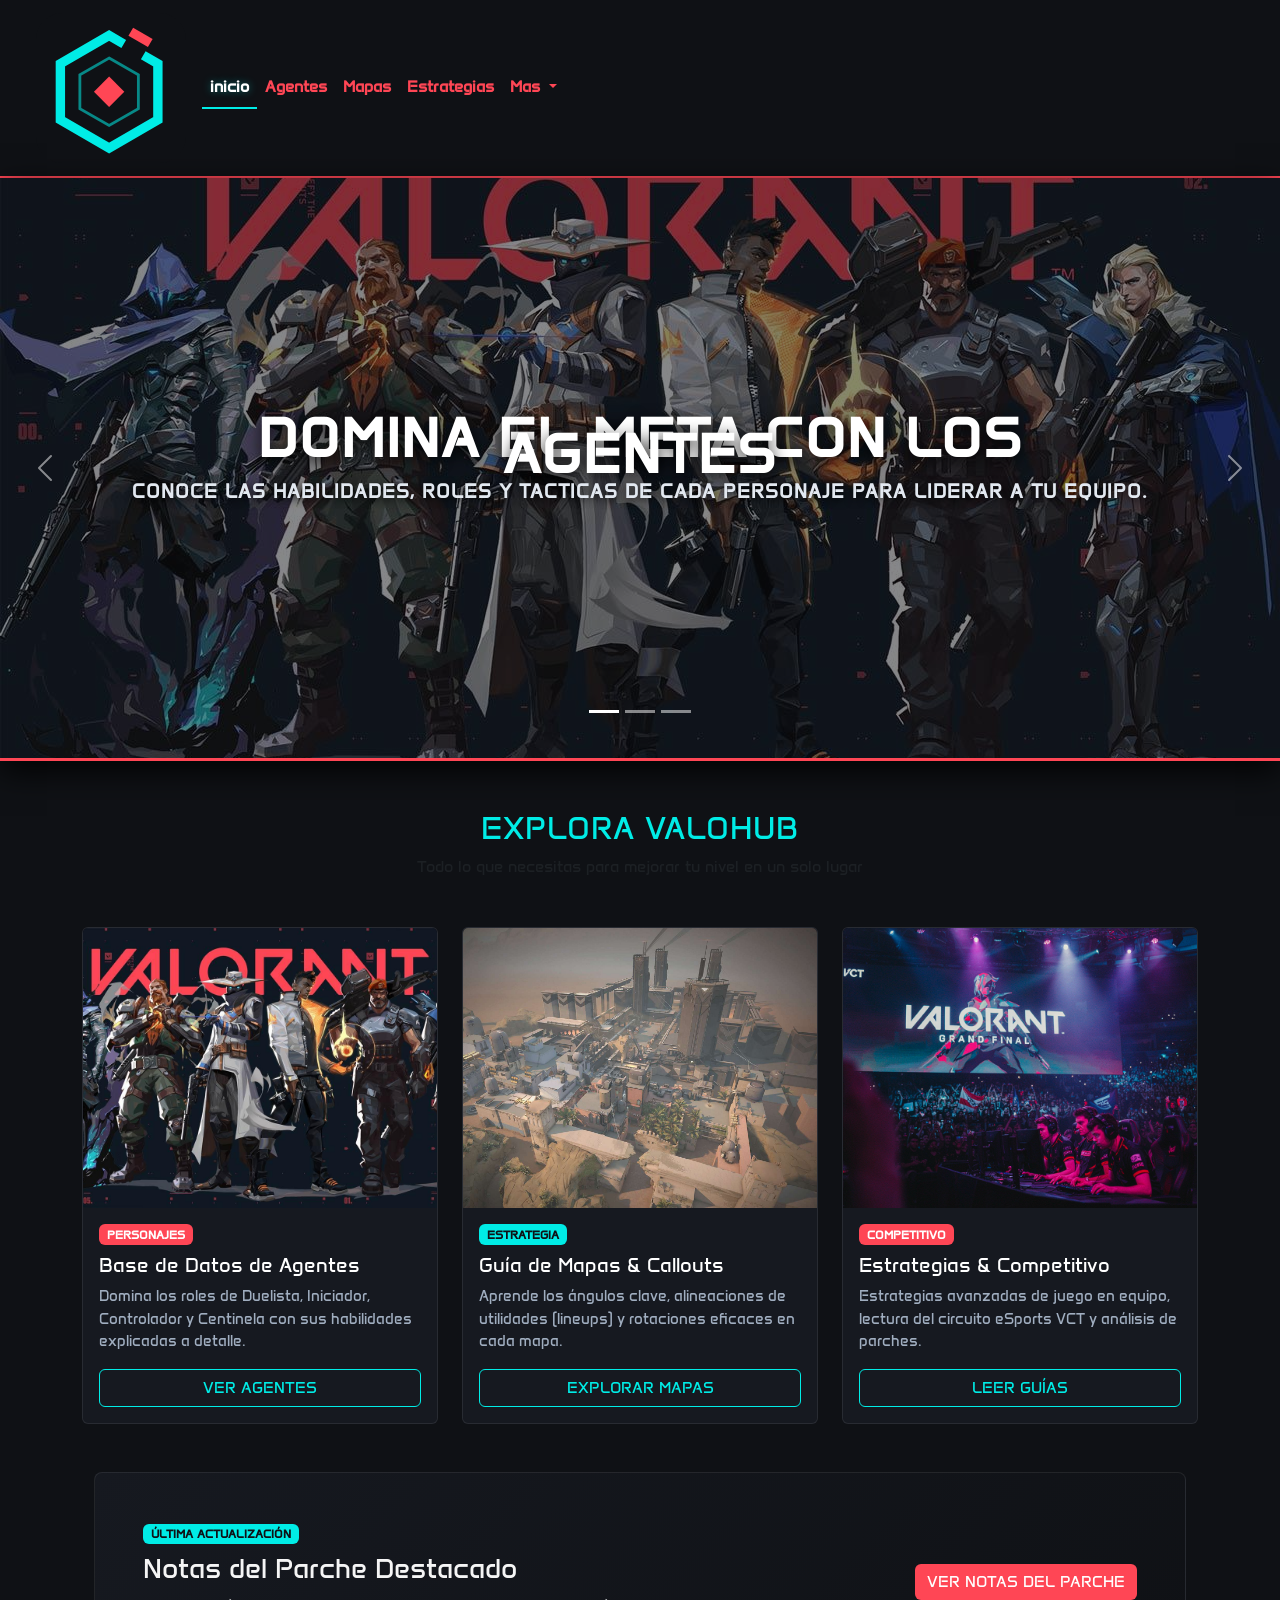
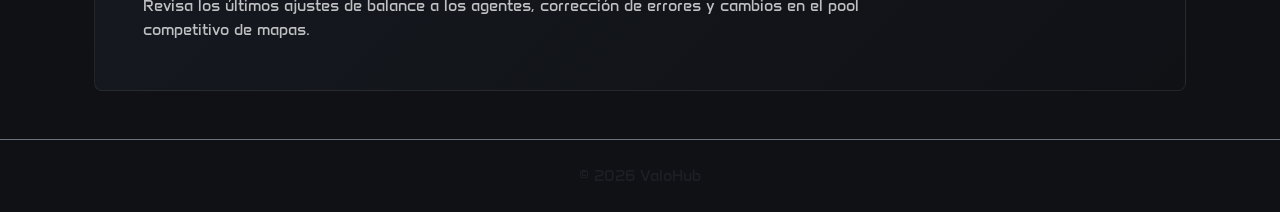
==== commit fbf6d7cd: "Incorpora nuevo logo y favicon, y corrige HTML y SEO de las páginas" ====
--- a/index.html
+++ b/index.html
@@ -15,6 +15,7 @@
     <link rel="preconnect" href="https://fonts.googleapis.com">
     <link rel="preconnect" href="https://fonts.gstatic.com" crossorigin>
     <link href="https://fonts.googleapis.com/css2?family=Anta&display=swap" rel="stylesheet">
+    <link rel="icon" type="image/svg+xml" href="./assets/img/favicon-valohub.svg">
 </head>
 
 <body>
@@ -22,7 +23,7 @@
         <nav class="navbar navbar-expand-lg">
             <div class="container-fluid">
                 <a class="navbar-brand" href="index.html">
-                    <img class="logo" src="./assets/img/logopagina.jpg" alt="ValoHub logo" />
+                    <img class="logo" src="./assets/img/favicon-valohub.svg" alt="ValoHub logo" />
                 </a>
                 <button class="navbar-toggler" type="button" data-bs-toggle="collapse"
                     data-bs-target="#navbarSupportedContent" aria-controls="navbarSupportedContent"
@@ -115,7 +116,7 @@
                 <p class="text-muted">Todo lo que necesitas para mejorar tu nivel en un solo lugar</p>
             </div>
 
-            <section class="container my-5">
+            <section class="my-5">
                 <div class="row g-4 animar-entrada">
                     <!-- Tarjeta 1: Agentes -->
                     <div class="col-12 col-md-4">
@@ -131,6 +132,7 @@
                         </div>
                     </div>
 
+
                     <!-- Tarjeta 2: Mapas -->
                     <div class="col-12 col-md-4">
                         <div class="card card-valohub h-100">
@@ -174,6 +176,7 @@
                     <a href="#" class="btn btn-valohub-rojo text-nowrap">Ver Notas del Parche</a>
                 </div>
             </section>
+        </section>
     </main>
 
     <footer class="pie-pagina text-center py-4 mt-5 text-muted border-top border-secondary">
